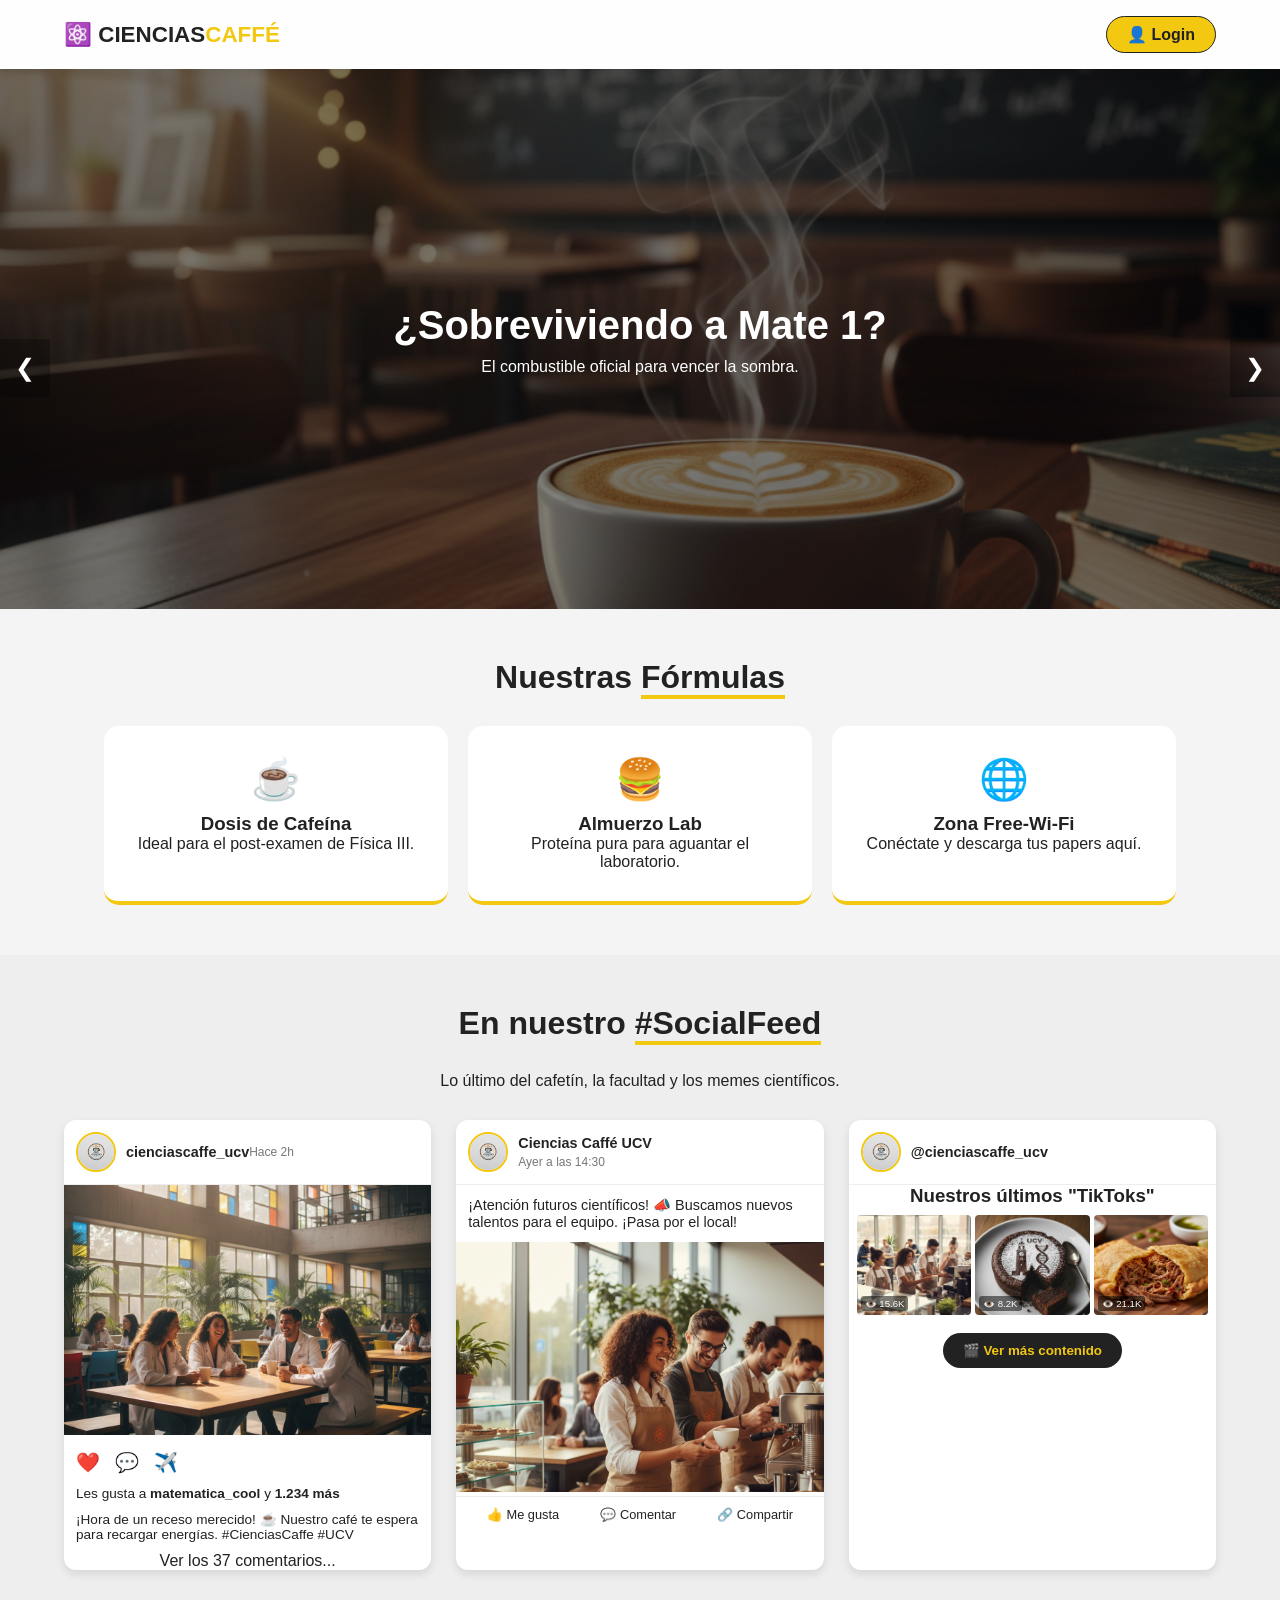
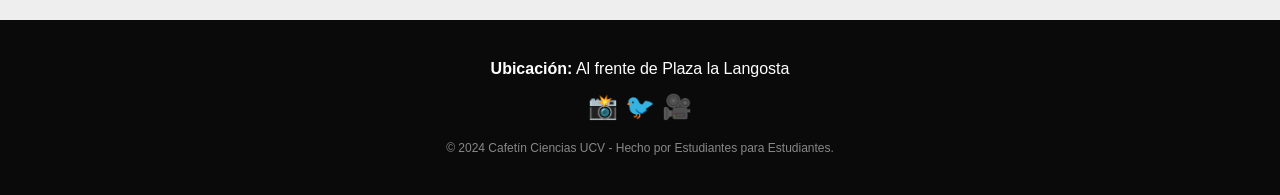
==== index.html @ 5c9265ec "primer commit" ====
<!DOCTYPE html>
<html lang="es">
<head>
    <meta charset="UTF-8">
    <meta name="viewport" content="width=device-width, initial-scale=1.0">
    <title>Ciencias Caffé | UCV</title>
    <link rel="stylesheet" href="css/estilos_extranet.css">
</head>
<body>

    <nav class="navbar">
        <div class="logo">
            <span class="logo-icon">⚛️</span> CIENCIAS<span>CAFFÉ</span>
        </div>
        <a href="login.html" style="text-decoration: none" id="btnLogin" class="btn-staff">
            <span class="btn-icon">👤</span> Login
        </a>
    </nav>

    <section class="carousel-container">
        <div class="carousel-slide active">
            <img src="img/cafe_pizarra.png" alt="Café 1">
            <div class="carousel-caption">
                <h1>¿Sobreviviendo a Mate 1?</h1>
                <p>El combustible oficial para vencer la sombra.</p>
            </div>
        </div>
        <div class="carousel-slide">
            <img src="img/empanada.png" alt="Comida">
            <div class="carousel-caption">
                <h1>Empanadas Nivel "Magna"</h1>
                <p>Las más operadas de toda la facultad.</p>
            </div>
        </div>
        
        <button class="prev" onclick="moveSlide(-1)">&#10094;</button>
        <button class="next" onclick="moveSlide(1)">&#10095;</button>
    </section>

    <main class="content">
        <h2 class="section-title">Nuestras <span>Fórmulas</span></h2>
        <div class="grid-menu">
            <div class="card">
                <div class="card-icon">☕</div>
                <h3>Dosis de Cafeína</h3>
                <p>Ideal para el post-examen de Física III.</p>
            </div>
            <div class="card">
                <div class="card-icon">🍔</div>
                <h3>Almuerzo Lab</h3>
                <p>Proteína pura para aguantar el laboratorio.</p>
            </div>
            <div class="card">
                <div class="card-icon">🌐</div>
                <h3>Zona Free-Wi-Fi</h3>
                <p>Conéctate y descarga tus papers aquí.</p>
            </div>
        </div>
    </main>

    <section class="social-feed-section">
        <h2 class="section-title">En nuestro <span class="highlight">#SocialFeed</span></h2>
        <p class="section-subtitle">Lo último del cafetín, la facultad y los memes científicos.</p>

        <div class="social-grid">
            <div class="social-card instagram-style">
                <div class="card-header">
                    <img src="img/logo_redes.png" alt="CienciasCaffe" class="profile-pic">
                    <span class="username">cienciascaffe_ucv</span>
                    <span class="timestamp">Hace 2h</span>
                </div>
                <img src="img/post_ig.png" alt="Post de Instagram" class="post-image">
                <div class="card-actions">
                    <span class="action-emoji">❤️</span>
                    <span class="action-emoji">💬</span>
                    <span class="action-emoji">✈️</span>
                </div>
                <div class="likes">Les gusta a <strong>matematica_cool</strong> y <strong>1.234 más</strong></div>
                <p class="caption">¡Hora de un receso merecido! ☕ Nuestro café te espera para recargar energías. #CienciasCaffe #UCV</p>
                <span class="view-comments">Ver los 37 comentarios...</span>
            </div>

            <div class="social-card facebook-style">
                <div class="card-header">
                    <img src="img/logo_redes.png" alt="CienciasCaffe" class="profile-pic">
                    <div>
                        <span class="username">Ciencias Caffé UCV</span><br>
                        <span class="timestamp">Ayer a las 14:30</span>
                    </div>
                </div>
                <p class="post-text">
                    ¡Atención futuros científicos! 📣 Buscamos nuevos talentos para el equipo. ¡Pasa por el local!
                </p>
                <img src="img/post_fb.png" alt="Post de Facebook" class="post-image">
                <div class="card-actions-fb">
                    <span>👍 Me gusta</span>
                    <span>💬 Comentar</span>
                    <span>🔗 Compartir</span>
                </div>
            </div>

            <div class="social-card tiktok-style">
                <div class="card-header">
                    <img src="img/logo_redes.png" alt="CienciasCaffe" class="profile-pic">
                    <span class="username">@cienciascaffe_ucv</span>
                </div>
                <h3 class="tiktok-title">Nuestros últimos "TikToks"</h3>
                <div class="tiktok-grid">
                    <div class="tiktok-item">
                        <img src="img/post_tk1.png" alt="TikTok 1">
                        <span class="tiktok-views">👁️ 15.6K</span>
                    </div>
                    <div class="tiktok-item">
                        <img src="img/post_tk2.png" alt="TikTok 2">
                        <span class="tiktok-views">👁️ 8.2K</span>
                    </div>
                    <div class="tiktok-item">
                        <img src="img/post_tk3.png" alt="TikTok 3">
                        <span class="tiktok-views">👁️ 21.1K</span>
                    </div>
                </div>
                <button class="tiktok-button">🎬 Ver más contenido</button>
            </div>
        </div>
    </section>

    <footer class="main-footer">
        <div class="footer-info">
            <p><strong>Ubicación:</strong> Al frente de Plaza la Langosta</p>
            <div class="socials">
                <span>📸</span>
                <span>🐦</span>
                <span>🎥</span>
            </div>
        </div>
        <p class="copy">© 2024 Cafetín Ciencias UCV - Hecho por Estudiantes para Estudiantes.</p>
    </footer>

    <script src="js/funcionalidades.js"></script>
</body>
</html>
---- css/estilos_extranet.css ----
/* --- VARIABLES DE IDENTIDAD --- */
:root {
    --primary: #f2c811;
    --secondary: #222222;
    --dark: #0a0a0a;
    --light: #ffffff;
    --bg-light: #f4f4f4;
    --glass: rgba(255, 255, 255, 0.9);
}

/* --- RESET NATIVO --- */
* {
    margin: 0;
    padding: 0;
    box-sizing: border-box;
    /* Fuente del sistema: Sin librerías externas */
    font-family: -apple-system, BlinkMacSystemFont, "Segoe UI", Roboto, Arial, sans-serif;
}

body {
    background-color: var(--bg-light);
    color: var(--secondary);
}

/* --- NAVBAR --- */
.navbar {
    display: flex;
    justify-content: space-between;
    align-items: center;
    padding: 1rem 5%;
    background: var(--glass);
    position: sticky;
    top: 0;
    z-index: 1000;
    box-shadow: 0 2px 10px rgba(0,0,0,0.1);
}

.logo { font-size: 1.4rem; font-weight: 800; }
.logo span { color: var(--primary); }

.btn-staff {
    background: var(--primary);
    color: var(--secondary);
    border: 1px solid var(--secondary);
    padding: 8px 20px;
    border-radius: 20px;
    font-weight: bold;
    cursor: pointer;
    transition: 0.3s;
}

.btn-staff:hover { background: var(--secondary); color: var(--primary); }

/* --- CARRUSEL --- */
.carousel-container {
    position: relative;
    height: 60vh;
    overflow: hidden;
    background: #000;
}

.carousel-slide {
    position: absolute;
    width: 100%; height: 100%;
    opacity: 0;
    transition: opacity 0.8s ease;
}

.carousel-slide.active { opacity: 1; }

.carousel-slide img {
    width: 100%; height: 100%;
    object-fit: cover;
    filter: brightness(50%);
}

.carousel-caption {
    position: absolute;
    top: 50%; left: 50%;
    transform: translate(-50%, -50%);
    text-align: center;
    color: white;
}

.carousel-caption h1 { font-size: 2.5rem; margin-bottom: 10px; }

.prev, .next {
    position: absolute;
    top: 50%;
    background: rgba(0,0,0,0.3);
    color: white;
    border: none;
    padding: 15px;
    cursor: pointer;
    font-size: 1.5rem;
    z-index: 10;
}
.next { right: 0; }

/* --- CONTENIDO --- */
.content { padding: 50px 5%; max-width: 1200px; margin: 0 auto; }
.section-title { text-align: center; margin-bottom: 30px; font-size: 2rem; }
.section-title span { border-bottom: 4px solid var(--primary); }

.grid-menu {
    display: grid;
    grid-template-columns: repeat(auto-fit, minmax(250px, 1fr));
    gap: 20px;
}

.card {
    background: white;
    padding: 30px;
    border-radius: 15px;
    text-align: center;
    border-bottom: 4px solid var(--primary);
    transition: 0.3s;
}

.card:hover { transform: translateY(-5px); }
.card-icon { font-size: 2.5rem; margin-bottom: 10px; }

/* --- SOCIAL FEED --- */
.social-feed-section { padding: 50px 5%; background: #eee; text-align: center; }

.social-grid {
    display: grid;
    grid-template-columns: repeat(auto-fit, minmax(300px, 1fr));
    gap: 25px;
    margin-top: 30px;
}

.social-card { background: white; border-radius: 12px; overflow: hidden; box-shadow: 0 4px 10px rgba(0,0,0,0.1); }
.card-header { display: flex; align-items: center; padding: 12px; border-bottom: 1px solid #eee; text-align: left; }
.profile-pic { width: 40px; height: 40px; border-radius: 50%; margin-right: 10px; border: 2px solid var(--primary); }
.username { font-weight: bold; font-size: 0.9rem; }
.timestamp { font-size: 0.75rem; color: #777; }

.post-image { width: 100%; height: 250px; object-fit: cover; }

.card-actions { display: flex; gap: 15px; padding: 12px; font-size: 1.2rem; }
.action-emoji { cursor: pointer; }

.likes, .caption { padding: 0 12px 10px; text-align: left; font-size: 0.85rem; }
.post-text { padding: 12px; text-align: left; font-size: 0.9rem; }

.card-actions-fb { display: flex; justify-content: space-around; padding: 10px; border-top: 1px solid #eee; font-size: 0.8rem; }

.tiktok-grid { display: grid; grid-template-columns: 1fr 1fr 1fr; gap: 4px; padding: 8px; }
.tiktok-item { position: relative; height: 100px; }
.tiktok-item img { width: 100%; height: 100%; object-fit: cover; border-radius: 4px; }
.tiktok-views { position: absolute; bottom: 4px; left: 4px; color: white; font-size: 0.6rem; background: rgba(0,0,0,0.5); padding: 2px 4px; border-radius: 3px; }

.tiktok-button { background: var(--secondary); color: var(--primary); border: none; padding: 10px 20px; border-radius: 20px; font-weight: bold; cursor: pointer; margin: 10px 0; }

/* --- FOOTER --- */
.main-footer { background: var(--dark); color: white; padding: 40px 5%; text-align: center; }
.socials { font-size: 1.5rem; margin: 15px 0; }
.copy { font-size: 0.75rem; color: #888; margin-top: 20px; }

/* --- RESPONSIVIDAD --- */
@media (max-width: 600px) {
    .carousel-caption h1 { font-size: 1.8rem; }
    .social-grid { grid-template-columns: 1fr; }
}
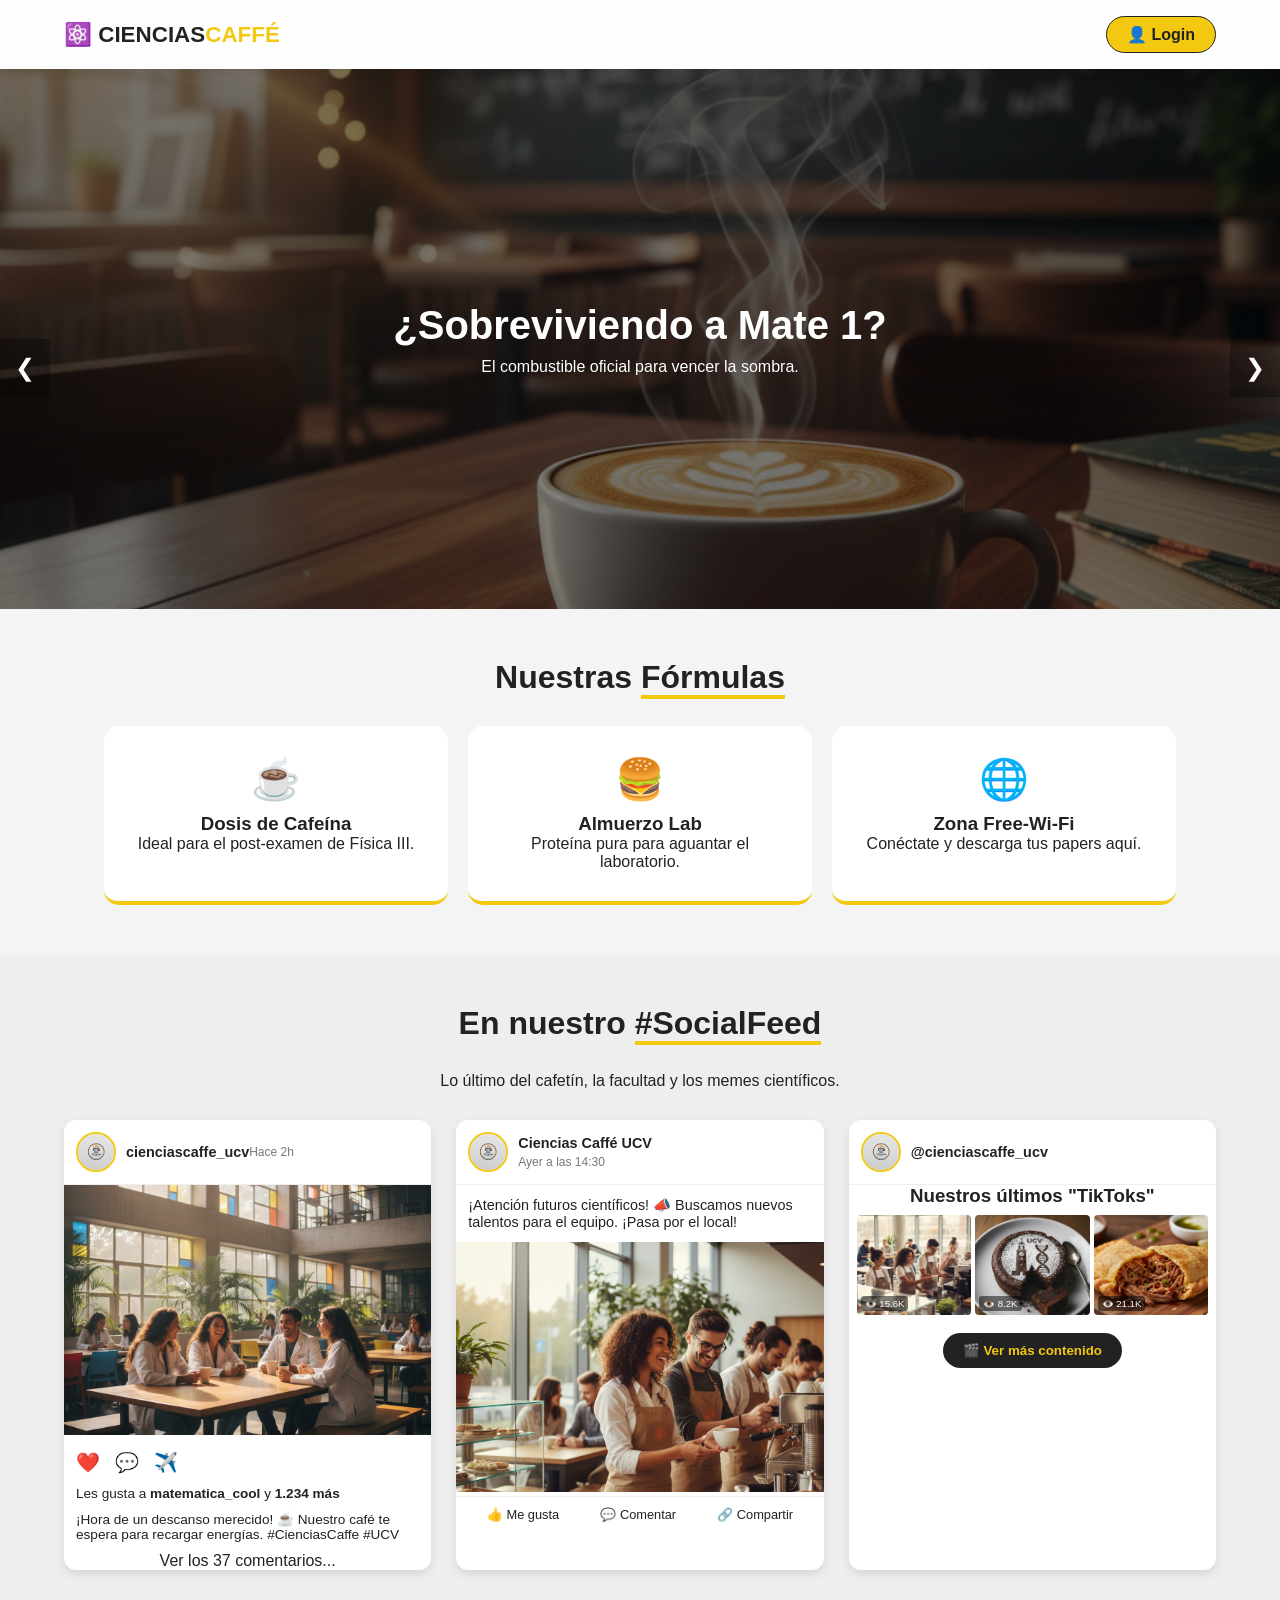
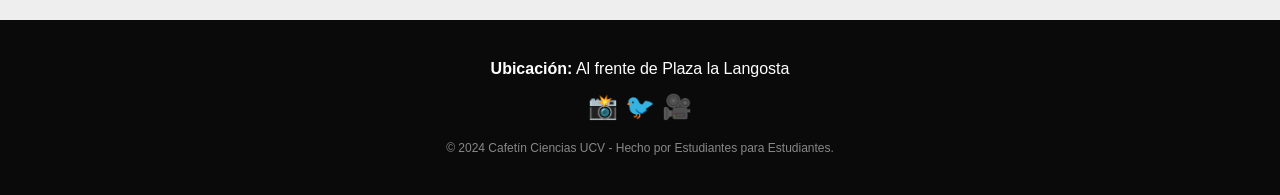
==== commit aba426af: "cambios de diseños generales leves" ====
--- a/index.html
+++ b/index.html
@@ -12,122 +12,122 @@
         <div class="logo">
             <span class="logo-icon">⚛️</span> CIENCIAS<span>CAFFÉ</span>
         </div>
-        <a href="login.html" style="text-decoration: none" id="btnLogin" class="btn-staff">
-            <span class="btn-icon">👤</span> Login
+        <a href="login.html" style="text-decoration: none" id="btnLogin" class="boton_login">
+            👤 Login
         </a>
     </nav>
 
-    <section class="carousel-container">
-        <div class="carousel-slide active">
+    <section class="contenedor_carrusel">
+        <div class="desliz_carrusel activo">
             <img src="img/cafe_pizarra.png" alt="Café 1">
-            <div class="carousel-caption">
+            <div class="carrusel_comentarios">
                 <h1>¿Sobreviviendo a Mate 1?</h1>
                 <p>El combustible oficial para vencer la sombra.</p>
             </div>
         </div>
-        <div class="carousel-slide">
+        <div class="desliz_carrusel">
             <img src="img/empanada.png" alt="Comida">
-            <div class="carousel-caption">
+            <div class="carrusel_comentarios">
                 <h1>Empanadas Nivel "Magna"</h1>
                 <p>Las más operadas de toda la facultad.</p>
             </div>
         </div>
         
-        <button class="prev" onclick="moveSlide(-1)">&#10094;</button>
-        <button class="next" onclick="moveSlide(1)">&#10095;</button>
+        <button class="previo" onclick="mueveDesliz(-1)">&#10094;</button>
+        <button class="proximo" onclick="mueveDesliz(1)">&#10095;</button>
     </section>
 
-    <main class="content">
-        <h2 class="section-title">Nuestras <span>Fórmulas</span></h2>
-        <div class="grid-menu">
-            <div class="card">
-                <div class="card-icon">☕</div>
+    <main class="contenido">
+        <h2 class="titulo_seccion">Nuestras <span>Fórmulas</span></h2>
+        <div class="rejilla-menu">
+            <div class="tarjeta">
+                <div class="tarjeta-icono">☕</div>
                 <h3>Dosis de Cafeína</h3>
                 <p>Ideal para el post-examen de Física III.</p>
             </div>
-            <div class="card">
-                <div class="card-icon">🍔</div>
+            <div class="tarjeta">
+                <div class="tarjeta-icono">🍔</div>
                 <h3>Almuerzo Lab</h3>
                 <p>Proteína pura para aguantar el laboratorio.</p>
             </div>
-            <div class="card">
-                <div class="card-icon">🌐</div>
+            <div class="tarjeta">
+                <div class="tarjeta-icono">🌐</div>
                 <h3>Zona Free-Wi-Fi</h3>
                 <p>Conéctate y descarga tus papers aquí.</p>
             </div>
         </div>
     </main>
 
-    <section class="social-feed-section">
-        <h2 class="section-title">En nuestro <span class="highlight">#SocialFeed</span></h2>
-        <p class="section-subtitle">Lo último del cafetín, la facultad y los memes científicos.</p>
+    <section class="seccion_social">
+        <h2 class="titulo_seccion">En nuestro <span>#SocialFeed</span></h2>
+        <p>Lo último del cafetín, la facultad y los memes científicos.</p>
 
-        <div class="social-grid">
-            <div class="social-card instagram-style">
-                <div class="card-header">
-                    <img src="img/logo_redes.png" alt="CienciasCaffe" class="profile-pic">
-                    <span class="username">cienciascaffe_ucv</span>
-                    <span class="timestamp">Hace 2h</span>
+        <div class="rejilla_social">
+            <div class="tarjeta_social">
+                <div class="tarjeta_encabezado">
+                    <img src="img/logo_redes.png" alt="CienciasCaffe" class="foto_perfil">
+                    <span class="usuario">cienciascaffe_ucv</span><br>
+                    <span class="fecha">Hace 2h</span>
                 </div>
-                <img src="img/post_ig.png" alt="Post de Instagram" class="post-image">
-                <div class="card-actions">
-                    <span class="action-emoji">❤️</span>
-                    <span class="action-emoji">💬</span>
-                    <span class="action-emoji">✈️</span>
+                <img src="img/post_ig.png" alt="Post de Instagram" class="post_imagen">
+                <div class="tarjeta_accion">
+                    <span class="emoji_accion">❤️</span>
+                    <span class="emoji_accion">💬</span>
+                    <span class="emoji_accion">✈️</span>
                 </div>
                 <div class="likes">Les gusta a <strong>matematica_cool</strong> y <strong>1.234 más</strong></div>
-                <p class="caption">¡Hora de un receso merecido! ☕ Nuestro café te espera para recargar energías. #CienciasCaffe #UCV</p>
-                <span class="view-comments">Ver los 37 comentarios...</span>
+                <p class="comentarios">¡Hora de un descanso merecido! ☕ Nuestro café te espera para recargar energías. #CienciasCaffe #UCV</p>
+                <span>Ver los 37 comentarios...</span>
             </div>
 
-            <div class="social-card facebook-style">
-                <div class="card-header">
-                    <img src="img/logo_redes.png" alt="CienciasCaffe" class="profile-pic">
+            <div class="tarjeta_social">
+                <div class="tarjeta_encabezado">
+                    <img src="img/logo_redes.png" alt="CienciasCaffe" class="foto_perfil">
                     <div>
-                        <span class="username">Ciencias Caffé UCV</span><br>
-                        <span class="timestamp">Ayer a las 14:30</span>
+                        <span class="usuario">Ciencias Caffé UCV</span><br>
+                        <span class="fecha">Ayer a las 14:30</span>
                     </div>
                 </div>
-                <p class="post-text">
+                <p class="post_texto">
                     ¡Atención futuros científicos! 📣 Buscamos nuevos talentos para el equipo. ¡Pasa por el local!
                 </p>
-                <img src="img/post_fb.png" alt="Post de Facebook" class="post-image">
-                <div class="card-actions-fb">
+                <img src="img/post_fb.png" alt="Post de Facebook" class="post_imagen">
+                <div class="tarjeta_accion_fb">
                     <span>👍 Me gusta</span>
                     <span>💬 Comentar</span>
                     <span>🔗 Compartir</span>
                 </div>
             </div>
 
-            <div class="social-card tiktok-style">
-                <div class="card-header">
-                    <img src="img/logo_redes.png" alt="CienciasCaffe" class="profile-pic">
-                    <span class="username">@cienciascaffe_ucv</span>
+            <div class="tarjeta_social">
+                <div class="tarjeta_encabezado">
+                    <img src="img/logo_redes.png" alt="CienciasCaffe" class="foto_perfil">
+                    <span class="usuario">@cienciascaffe_ucv</span>
                 </div>
-                <h3 class="tiktok-title">Nuestros últimos "TikToks"</h3>
-                <div class="tiktok-grid">
-                    <div class="tiktok-item">
+                <h3>Nuestros últimos "TikToks"</h3>
+                <div class="tiktok_rejilla">
+                    <div class="tiktok_post">
                         <img src="img/post_tk1.png" alt="TikTok 1">
-                        <span class="tiktok-views">👁️ 15.6K</span>
+                        <span class="tiktok_vistas">👁️ 15.6K</span>
                     </div>
-                    <div class="tiktok-item">
+                    <div class="tiktok_post">
                         <img src="img/post_tk2.png" alt="TikTok 2">
-                        <span class="tiktok-views">👁️ 8.2K</span>
+                        <span class="tiktok_vistas">👁️ 8.2K</span>
                     </div>
-                    <div class="tiktok-item">
+                    <div class="tiktok_post">
                         <img src="img/post_tk3.png" alt="TikTok 3">
-                        <span class="tiktok-views">👁️ 21.1K</span>
+                        <span class="tiktok_vistas">👁️ 21.1K</span>
                     </div>
                 </div>
-                <button class="tiktok-button">🎬 Ver más contenido</button>
+                <button class="tiktok_boton">🎬 Ver más contenido</button>
             </div>
         </div>
     </section>
 
-    <footer class="main-footer">
-        <div class="footer-info">
+    <footer class="main_footer">
+        <div>
             <p><strong>Ubicación:</strong> Al frente de Plaza la Langosta</p>
-            <div class="socials">
+            <div class="sociales">
                 <span>📸</span>
                 <span>🐦</span>
                 <span>🎥</span>
--- a/css/estilos_extranet.css
+++ b/css/estilos_extranet.css
@@ -1,4 +1,3 @@
-/* --- VARIABLES DE IDENTIDAD --- */
 :root {
     --primary: #f2c811;
     --secondary: #222222;
@@ -8,12 +7,10 @@
     --glass: rgba(255, 255, 255, 0.9);
 }
 
-/* --- RESET NATIVO --- */
 * {
     margin: 0;
     padding: 0;
     box-sizing: border-box;
-    /* Fuente del sistema: Sin librerías externas */
     font-family: -apple-system, BlinkMacSystemFont, "Segoe UI", Roboto, Arial, sans-serif;
 }
 
@@ -22,8 +19,8 @@
     color: var(--secondary);
 }
 
-/* --- NAVBAR --- */
-.navbar {
+
+.navbar{
     display: flex;
     justify-content: space-between;
     align-items: center;
@@ -35,10 +32,16 @@
     box-shadow: 0 2px 10px rgba(0,0,0,0.1);
 }
 
-.logo { font-size: 1.4rem; font-weight: 800; }
-.logo span { color: var(--primary); }
-
-.btn-staff {
+.logo{ 
+    font-size: 1.4rem; 
+    font-weight: 800; 
+}
+
+.logo span{ 
+    color: var(--primary); 
+}
+
+.boton_login {
     background: var(--primary);
     color: var(--secondary);
     border: 1px solid var(--secondary);
@@ -46,35 +49,40 @@
     border-radius: 20px;
     font-weight: bold;
     cursor: pointer;
-    transition: 0.3s;
-}
-
-.btn-staff:hover { background: var(--secondary); color: var(--primary); }
-
-/* --- CARRUSEL --- */
-.carousel-container {
+    transition: 0.5s;
+}
+
+.boton_login:hover{ 
+    background: var(--secondary); 
+    color: var(--primary); 
+}
+
+
+.contenedor_carrusel{
     position: relative;
     height: 60vh;
     overflow: hidden;
     background: #000;
 }
 
-.carousel-slide {
+.desliz_carrusel{
     position: absolute;
     width: 100%; height: 100%;
     opacity: 0;
     transition: opacity 0.8s ease;
 }
 
-.carousel-slide.active { opacity: 1; }
-
-.carousel-slide img {
+.desliz_carrusel.activo{
+    opacity: 1; 
+}
+
+.desliz_carrusel img{
     width: 100%; height: 100%;
     object-fit: cover;
     filter: brightness(50%);
 }
 
-.carousel-caption {
+.carrusel_comentarios{
     position: absolute;
     top: 50%; left: 50%;
     transform: translate(-50%, -50%);
@@ -82,9 +90,12 @@
     color: white;
 }
 
-.carousel-caption h1 { font-size: 2.5rem; margin-bottom: 10px; }
-
-.prev, .next {
+.carrusel_comentarios h1{ 
+    font-size: 2.5rem; 
+    margin-bottom: 10px; 
+}
+
+.previo, .proximo{
     position: absolute;
     top: 50%;
     background: rgba(0,0,0,0.3);
@@ -95,20 +106,33 @@
     font-size: 1.5rem;
     z-index: 10;
 }
-.next { right: 0; }
-
-/* --- CONTENIDO --- */
-.content { padding: 50px 5%; max-width: 1200px; margin: 0 auto; }
-.section-title { text-align: center; margin-bottom: 30px; font-size: 2rem; }
-.section-title span { border-bottom: 4px solid var(--primary); }
-
-.grid-menu {
+.proximo{ 
+    right: 0; 
+}
+
+.contenido{ 
+    padding: 50px 5%; 
+    max-width: 1200px; 
+    margin: 0 auto; 
+}
+
+.titulo_seccion{ 
+    text-align: center; 
+    margin-bottom: 30px; 
+    font-size: 2rem; 
+}
+
+.titulo_seccion span{ 
+    border-bottom: 4px solid var(--primary); 
+}
+
+.rejilla-menu{
     display: grid;
     grid-template-columns: repeat(auto-fit, minmax(250px, 1fr));
     gap: 20px;
 }
 
-.card {
+.tarjeta{
     background: white;
     padding: 30px;
     border-radius: 15px;
@@ -117,49 +141,156 @@
     transition: 0.3s;
 }
 
-.card:hover { transform: translateY(-5px); }
-.card-icon { font-size: 2.5rem; margin-bottom: 10px; }
-
-/* --- SOCIAL FEED --- */
-.social-feed-section { padding: 50px 5%; background: #eee; text-align: center; }
-
-.social-grid {
+.tarjeta:hover{
+ transform: translateY(-5px); 
+}
+
+.tarjeta-icono{ 
+    font-size: 2.5rem; margin-bottom: 10px; 
+}
+
+.seccion_social{ 
+    padding: 50px 5%; background: #eee; text-align: center; 
+}
+
+.rejilla_social{
     display: grid;
     grid-template-columns: repeat(auto-fit, minmax(300px, 1fr));
     gap: 25px;
     margin-top: 30px;
 }
 
-.social-card { background: white; border-radius: 12px; overflow: hidden; box-shadow: 0 4px 10px rgba(0,0,0,0.1); }
-.card-header { display: flex; align-items: center; padding: 12px; border-bottom: 1px solid #eee; text-align: left; }
-.profile-pic { width: 40px; height: 40px; border-radius: 50%; margin-right: 10px; border: 2px solid var(--primary); }
-.username { font-weight: bold; font-size: 0.9rem; }
-.timestamp { font-size: 0.75rem; color: #777; }
-
-.post-image { width: 100%; height: 250px; object-fit: cover; }
-
-.card-actions { display: flex; gap: 15px; padding: 12px; font-size: 1.2rem; }
-.action-emoji { cursor: pointer; }
-
-.likes, .caption { padding: 0 12px 10px; text-align: left; font-size: 0.85rem; }
-.post-text { padding: 12px; text-align: left; font-size: 0.9rem; }
-
-.card-actions-fb { display: flex; justify-content: space-around; padding: 10px; border-top: 1px solid #eee; font-size: 0.8rem; }
-
-.tiktok-grid { display: grid; grid-template-columns: 1fr 1fr 1fr; gap: 4px; padding: 8px; }
-.tiktok-item { position: relative; height: 100px; }
-.tiktok-item img { width: 100%; height: 100%; object-fit: cover; border-radius: 4px; }
-.tiktok-views { position: absolute; bottom: 4px; left: 4px; color: white; font-size: 0.6rem; background: rgba(0,0,0,0.5); padding: 2px 4px; border-radius: 3px; }
-
-.tiktok-button { background: var(--secondary); color: var(--primary); border: none; padding: 10px 20px; border-radius: 20px; font-weight: bold; cursor: pointer; margin: 10px 0; }
-
-/* --- FOOTER --- */
-.main-footer { background: var(--dark); color: white; padding: 40px 5%; text-align: center; }
-.socials { font-size: 1.5rem; margin: 15px 0; }
-.copy { font-size: 0.75rem; color: #888; margin-top: 20px; }
-
-/* --- RESPONSIVIDAD --- */
-@media (max-width: 600px) {
-    .carousel-caption h1 { font-size: 1.8rem; }
-    .social-grid { grid-template-columns: 1fr; }
+.tarjeta_social{ 
+    background: white; border-radius: 12px; 
+    overflow: hidden; box-shadow: 0 4px 10px rgba(0,0,0,0.1); 
+}
+
+.tarjeta_encabezado{ 
+    display: flex; 
+    align-items: center; 
+    padding: 12px; border-bottom: 1px solid #eee; 
+    text-align: left; 
+}
+
+.foto_perfil{ 
+    width: 40px; 
+    height: 40px;
+    border-radius: 50%; 
+    margin-right: 10px; 
+    border: 2px solid var(--primary); 
+}
+
+.usuario{ 
+    font-weight: bold; 
+    font-size: 0.9rem; 
+}
+
+.fecha{ 
+    font-size: 0.75rem; 
+    color: #777; 
+}
+
+.post_imagen{ 
+    width: 100%; 
+    height: 250px; 
+    object-fit: cover; 
+}
+
+.tarjeta_accion{ 
+    display: flex; 
+    gap: 15px; 
+    padding: 12px; 
+    font-size: 1.2rem; 
+}
+
+.emoji_accion{
+    cursor: pointer; 
+}
+
+.likes, .comentarios{
+    padding: 0 12px 10px; 
+    text-align: left;
+    font-size: 0.85rem; 
+}
+
+.post_texto{ 
+    padding: 12px; 
+    text-align: left; 
+    font-size: 0.9rem; 
+}
+
+.tarjeta_accion_fb{ 
+    display: flex; 
+    justify-content: space-around; 
+    padding: 10px; 
+    border-top: 1px solid #eee; 
+    font-size: 0.8rem; 
+}
+
+.tiktok_rejilla{ 
+    display: grid; 
+    grid-template-columns: 1fr 1fr 1fr; 
+    gap: 4px; 
+    padding: 8px; 
+}
+
+.tiktok_post { 
+    position: relative; 
+    height: 100px; 
+}
+
+.tiktok_post img{ 
+    width: 100%; 
+    height: 100%; 
+    object-fit: cover; 
+    border-radius: 4px; 
+}
+
+.tiktok_vistas{ 
+    position: absolute; 
+    bottom: 4px; 
+    left: 4px; 
+    color: white; 
+    font-size: 0.6rem; 
+    background: rgba(0,0,0,0.5); 
+    padding: 2px 4px; 
+    border-radius: 3px; 
+}
+
+.tiktok_boton{ 
+    background: var(--secondary); 
+    color: var(--primary); 
+    border: none; 
+    padding: 10px 20px; 
+    border-radius: 20px; 
+    font-weight: bold; 
+    cursor: pointer; 
+    margin: 10px 0; 
+}
+
+.main_footer{ 
+    background: var(--dark); 
+    color: white; 
+    padding: 40px 5%; 
+    text-align: center; 
+}
+
+.sociales{ 
+    font-size: 1.5rem; 
+    margin: 15px 0; 
+}
+
+.copy{ 
+    font-size: 0.75rem; 
+    color: #888; 
+    margin-top: 20px; 
+}
+
+@media (max-width: 600px){
+    .carrusel_comentarios h1{ 
+        font-size: 1.8rem; 
+    }
+    .rejilla_social{ 
+        grid-template-columns: 1fr; 
+    }
 }
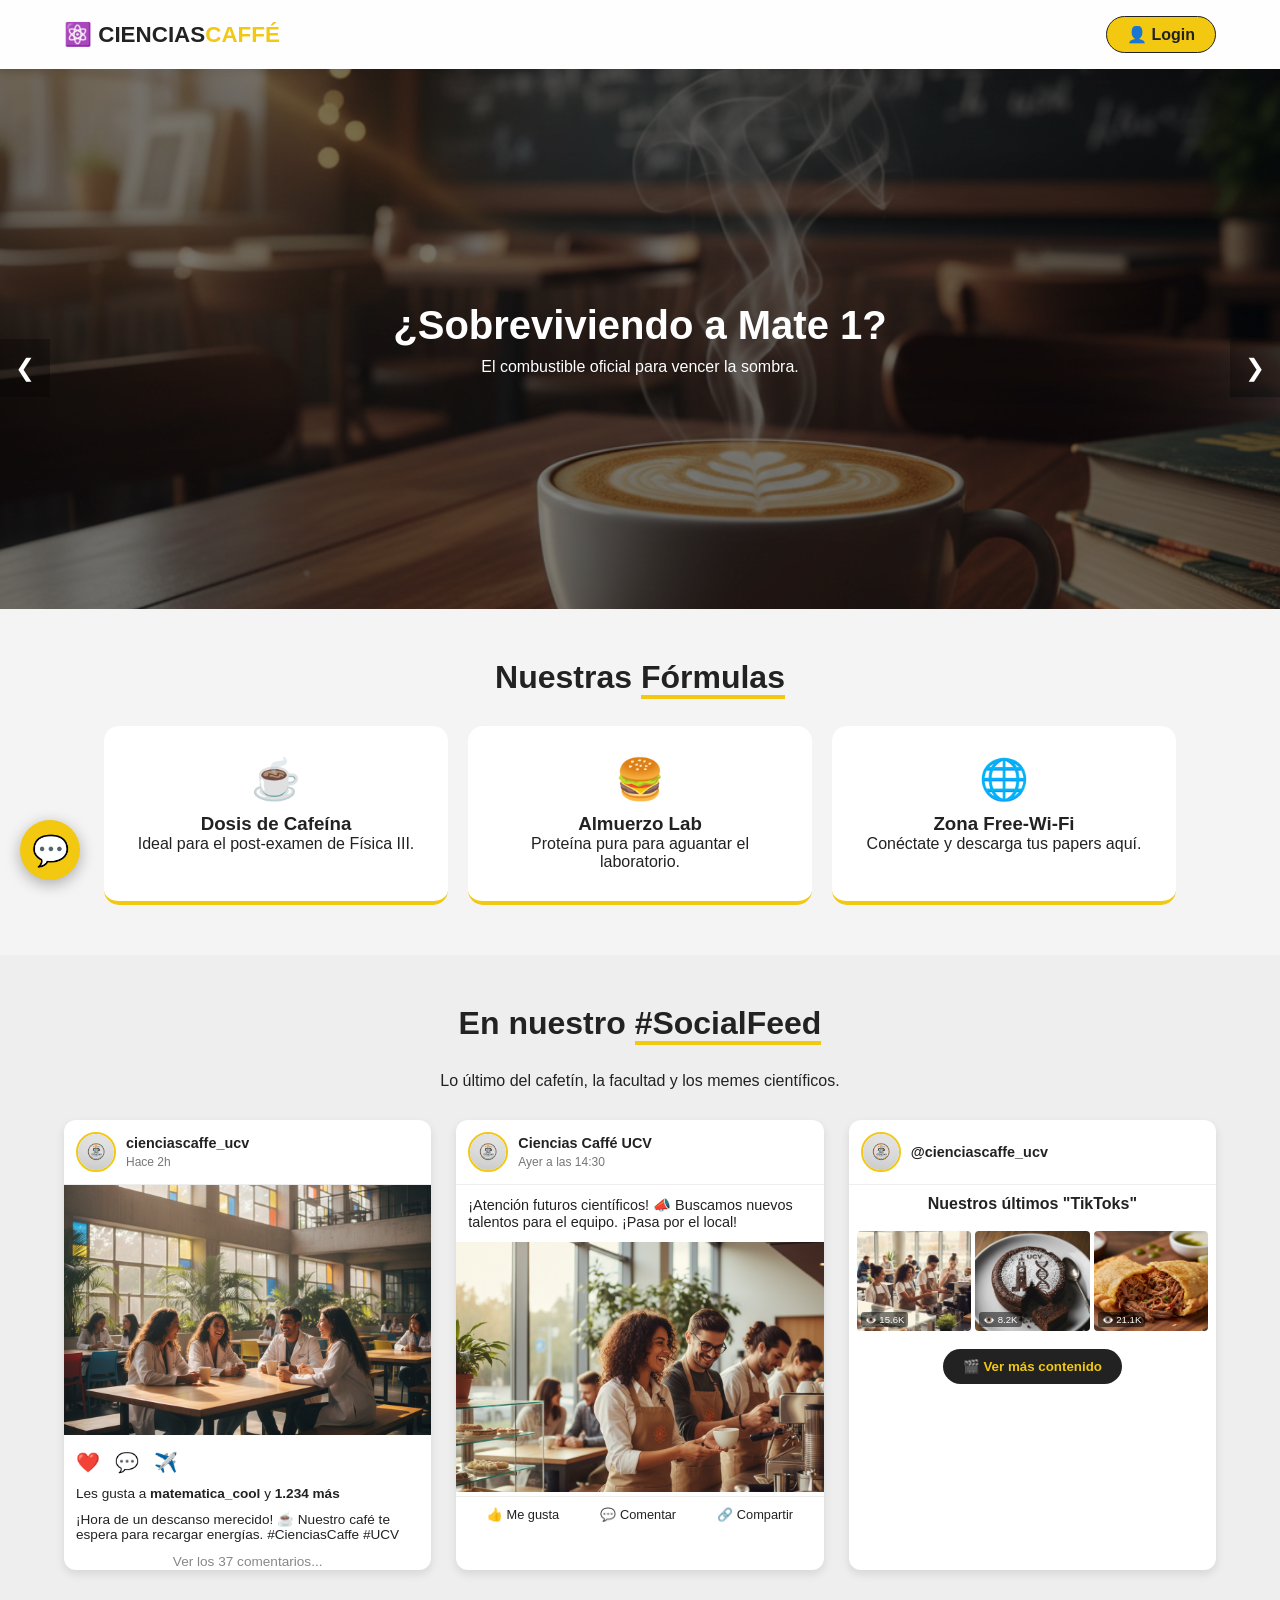
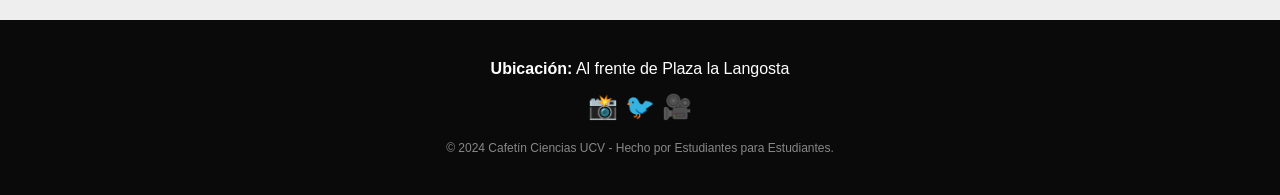
==== commit b19495ab: "chat bot" ====
--- a/index.html
+++ b/index.html
@@ -19,7 +19,7 @@
 
     <section class="contenedor_carrusel">
         <div class="desliz_carrusel activo">
-            <img src="img/cafe_pizarra.png" alt="Café 1">
+            <img src="img/cafe.png" alt="Café 1">
             <div class="carrusel_comentarios">
                 <h1>¿Sobreviviendo a Mate 1?</h1>
                 <p>El combustible oficial para vencer la sombra.</p>
@@ -66,8 +66,10 @@
             <div class="tarjeta_social">
                 <div class="tarjeta_encabezado">
                     <img src="img/logo_redes.png" alt="CienciasCaffe" class="foto_perfil">
-                    <span class="usuario">cienciascaffe_ucv</span><br>
-                    <span class="fecha">Hace 2h</span>
+                    <div>
+                        <span class="usuario">cienciascaffe_ucv</span><br>
+                        <span class="fecha">Hace 2h</span>
+                    </div>
                 </div>
                 <img src="img/post_ig.png" alt="Post de Instagram" class="post_imagen">
                 <div class="tarjeta_accion">
@@ -77,7 +79,7 @@
                 </div>
                 <div class="likes">Les gusta a <strong>matematica_cool</strong> y <strong>1.234 más</strong></div>
                 <p class="comentarios">¡Hora de un descanso merecido! ☕ Nuestro café te espera para recargar energías. #CienciasCaffe #UCV</p>
-                <span>Ver los 37 comentarios...</span>
+                <span class="comentarios" style="color: #888; cursor: pointer;">Ver los 37 comentarios...</span>
             </div>
 
             <div class="tarjeta_social">
@@ -88,9 +90,7 @@
                         <span class="fecha">Ayer a las 14:30</span>
                     </div>
                 </div>
-                <p class="post_texto">
-                    ¡Atención futuros científicos! 📣 Buscamos nuevos talentos para el equipo. ¡Pasa por el local!
-                </p>
+                <p class="post_texto">¡Atención futuros científicos! 📣 Buscamos nuevos talentos para el equipo. ¡Pasa por el local!</p>
                 <img src="img/post_fb.png" alt="Post de Facebook" class="post_imagen">
                 <div class="tarjeta_accion_fb">
                     <span>👍 Me gusta</span>
@@ -104,7 +104,7 @@
                     <img src="img/logo_redes.png" alt="CienciasCaffe" class="foto_perfil">
                     <span class="usuario">@cienciascaffe_ucv</span>
                 </div>
-                <h3>Nuestros últimos "TikToks"</h3>
+                <h3 style="padding: 10px; font-size: 1rem;">Nuestros últimos "TikToks"</h3>
                 <div class="tiktok_rejilla">
                     <div class="tiktok_post">
                         <img src="img/post_tk1.png" alt="TikTok 1">
@@ -128,14 +128,28 @@
         <div>
             <p><strong>Ubicación:</strong> Al frente de Plaza la Langosta</p>
             <div class="sociales">
-                <span>📸</span>
-                <span>🐦</span>
-                <span>🎥</span>
+                <span>📸</span> <span>🐦</span> <span>🎥</span>
             </div>
         </div>
         <p class="copy">© 2024 Cafetín Ciencias UCV - Hecho por Estudiantes para Estudiantes.</p>
     </footer>
 
+    <div id="btn-chat-flotante" onclick="toggleChat()">💬</div>
+
+    <div id="ventana-chat" class="chat-oculto">
+        <div class="chat-header">
+            <span>👨🏻‍🍳 Asistente Virtual</span>
+            <button onclick="toggleChat()">×</button>
+        </div>
+        <div id="cuerpo-chat" class="chat-body">
+            <p class="msg-bot">¡Hola! Soy el asistente virutal. ¿tiene alguna duda sobre el cafetin? puedes preguntarme la direccion, las tazas que aceptamos, y horarios.</p>
+        </div>
+        <div class="chat-footer">
+            <input type="text" id="input-chat" placeholder="Escribe..." onkeypress="checkEnter(event)">
+            <button onclick="enviarMensaje()">🚀</button>
+        </div>
+    </div>
+
     <script src="js/funcionalidades.js"></script>
 </body>
 </html>
--- a/css/estilos_extranet.css
+++ b/css/estilos_extranet.css
@@ -1,3 +1,4 @@
+/* --- TU CSS ORIGINAL (SIN CAMBIOS) --- */
 :root {
     --primary: #f2c811;
     --secondary: #222222;
@@ -7,290 +8,85 @@
     --glass: rgba(255, 255, 255, 0.9);
 }
 
-* {
-    margin: 0;
-    padding: 0;
-    box-sizing: border-box;
-    font-family: -apple-system, BlinkMacSystemFont, "Segoe UI", Roboto, Arial, sans-serif;
+* { margin: 0; padding: 0; box-sizing: border-box; font-family: -apple-system, BlinkMacSystemFont, "Segoe UI", Roboto, Arial, sans-serif; }
+body { background-color: var(--bg-light); color: var(--secondary); }
+
+.navbar { display: flex; justify-content: space-between; align-items: center; padding: 1rem 5%; background: var(--glass); position: sticky; top: 0; z-index: 1000; box-shadow: 0 2px 10px rgba(0,0,0,0.1); }
+.logo { font-size: 1.4rem; font-weight: 800; }
+.logo span { color: var(--primary); }
+.boton_login { background: var(--primary); color: var(--secondary); border: 1px solid var(--secondary); padding: 8px 20px; border-radius: 20px; font-weight: bold; cursor: pointer; transition: 0.5s; }
+.boton_login:hover { background: var(--secondary); color: var(--primary); }
+
+.contenedor_carrusel { position: relative; height: 60vh; overflow: hidden; background: #000; }
+.desliz_carrusel { position: absolute; width: 100%; height: 100%; opacity: 0; transition: opacity 0.8s ease; }
+.desliz_carrusel.activo { opacity: 1; }
+.desliz_carrusel img { width: 100%; height: 100%; object-fit: cover; filter: brightness(50%); }
+.carrusel_comentarios { position: absolute; top: 50%; left: 50%; transform: translate(-50%, -50%); text-align: center; color: white; }
+.carrusel_comentarios h1 { font-size: 2.5rem; margin-bottom: 10px; }
+
+.previo, .proximo { position: absolute; top: 50%; background: rgba(0,0,0,0.3); color: white; border: none; padding: 15px; cursor: pointer; font-size: 1.5rem; z-index: 10; }
+.proximo { right: 0; }
+
+.contenido { padding: 50px 5%; max-width: 1200px; margin: 0 auto; }
+.titulo_seccion { text-align: center; margin-bottom: 30px; font-size: 2rem; }
+.titulo_seccion span { border-bottom: 4px solid var(--primary); }
+
+.rejilla-menu { display: grid; grid-template-columns: repeat(auto-fit, minmax(250px, 1fr)); gap: 20px; }
+.tarjeta { background: white; padding: 30px; border-radius: 15px; text-align: center; border-bottom: 4px solid var(--primary); transition: 0.3s; }
+.tarjeta:hover { transform: translateY(-5px); }
+.tarjeta-icono { font-size: 2.5rem; margin-bottom: 10px; }
+
+.seccion_social { padding: 50px 5%; background: #eee; text-align: center; }
+.rejilla_social { display: grid; grid-template-columns: repeat(auto-fit, minmax(300px, 1fr)); gap: 25px; margin-top: 30px; }
+.tarjeta_social { background: white; border-radius: 12px; overflow: hidden; box-shadow: 0 4px 10px rgba(0,0,0,0.1); }
+.tarjeta_encabezado { display: flex; align-items: center; padding: 12px; border-bottom: 1px solid #eee; text-align: left; }
+.foto_perfil { width: 40px; height: 40px; border-radius: 50%; margin-right: 10px; border: 2px solid var(--primary); }
+.usuario { font-weight: bold; font-size: 0.9rem; }
+.fecha { font-size: 0.75rem; color: #777; }
+
+.post_imagen { width: 100%; height: 250px; object-fit: cover; }
+.tarjeta_accion { display: flex; gap: 15px; padding: 12px; font-size: 1.2rem; }
+.emoji_accion { cursor: pointer; }
+.likes, .comentarios { padding: 0 12px 10px; text-align: left; font-size: 0.85rem; }
+.post_texto { padding: 12px; text-align: left; font-size: 0.9rem; }
+.tarjeta_accion_fb { display: flex; justify-content: space-around; padding: 10px; border-top: 1px solid #eee; font-size: 0.8rem; }
+
+.tiktok_rejilla { display: grid; grid-template-columns: 1fr 1fr 1fr; gap: 4px; padding: 8px; }
+.tiktok_post { position: relative; height: 100px; }
+.tiktok_post img { width: 100%; height: 100%; object-fit: cover; border-radius: 4px; }
+.tiktok_vistas { position: absolute; bottom: 4px; left: 4px; color: white; font-size: 0.6rem; background: rgba(0,0,0,0.5); padding: 2px 4px; border-radius: 3px; }
+.tiktok_boton { background: var(--secondary); color: var(--primary); border: none; padding: 10px 20px; border-radius: 20px; font-weight: bold; cursor: pointer; margin: 10px 0; }
+
+.main_footer { background: var(--dark); color: white; padding: 40px 5%; text-align: center; }
+.sociales { font-size: 1.5rem; margin: 15px 0; }
+.copy { font-size: 0.75rem; color: #888; margin-top: 20px; }
+
+@media (max-width: 600px) {
+    .carrusel_comentarios h1 { font-size: 1.8rem; }
+    .rejilla_social { grid-template-columns: 1fr; }
 }
 
-body {
-    background-color: var(--bg-light);
-    color: var(--secondary);
+/* --- NUEVOS ESTILOS PARA EL CHAT --- */
+#btn-chat-flotante {
+    position: fixed; bottom: 20px; left: 20px;
+    width: 60px; height: 60px; background: var(--primary);
+    border-radius: 50%; display: flex; justify-content: center; align-items: center;
+    font-size: 30px; cursor: pointer; box-shadow: 0 4px 15px rgba(0,0,0,0.3); z-index: 2000;
 }
 
-
-.navbar{
-    display: flex;
-    justify-content: space-between;
-    align-items: center;
-    padding: 1rem 5%;
-    background: var(--glass);
-    position: sticky;
-    top: 0;
-    z-index: 1000;
-    box-shadow: 0 2px 10px rgba(0,0,0,0.1);
+#ventana-chat {
+    position: fixed; bottom: 90px; left: 20px;
+    width: 300px; height: 400px; background: white;
+    border-radius: 15px; box-shadow: 0 5px 25px rgba(0,0,0,0.2);
+    display: flex; flex-direction: column; z-index: 2000; overflow: hidden;
 }
 
-.logo{ 
-    font-size: 1.4rem; 
-    font-weight: 800; 
-}
-
-.logo span{ 
-    color: var(--primary); 
-}
-
-.boton_login {
-    background: var(--primary);
-    color: var(--secondary);
-    border: 1px solid var(--secondary);
-    padding: 8px 20px;
-    border-radius: 20px;
-    font-weight: bold;
-    cursor: pointer;
-    transition: 0.5s;
-}
-
-.boton_login:hover{ 
-    background: var(--secondary); 
-    color: var(--primary); 
-}
-
-
-.contenedor_carrusel{
-    position: relative;
-    height: 60vh;
-    overflow: hidden;
-    background: #000;
-}
-
-.desliz_carrusel{
-    position: absolute;
-    width: 100%; height: 100%;
-    opacity: 0;
-    transition: opacity 0.8s ease;
-}
-
-.desliz_carrusel.activo{
-    opacity: 1; 
-}
-
-.desliz_carrusel img{
-    width: 100%; height: 100%;
-    object-fit: cover;
-    filter: brightness(50%);
-}
-
-.carrusel_comentarios{
-    position: absolute;
-    top: 50%; left: 50%;
-    transform: translate(-50%, -50%);
-    text-align: center;
-    color: white;
-}
-
-.carrusel_comentarios h1{ 
-    font-size: 2.5rem; 
-    margin-bottom: 10px; 
-}
-
-.previo, .proximo{
-    position: absolute;
-    top: 50%;
-    background: rgba(0,0,0,0.3);
-    color: white;
-    border: none;
-    padding: 15px;
-    cursor: pointer;
-    font-size: 1.5rem;
-    z-index: 10;
-}
-.proximo{ 
-    right: 0; 
-}
-
-.contenido{ 
-    padding: 50px 5%; 
-    max-width: 1200px; 
-    margin: 0 auto; 
-}
-
-.titulo_seccion{ 
-    text-align: center; 
-    margin-bottom: 30px; 
-    font-size: 2rem; 
-}
-
-.titulo_seccion span{ 
-    border-bottom: 4px solid var(--primary); 
-}
-
-.rejilla-menu{
-    display: grid;
-    grid-template-columns: repeat(auto-fit, minmax(250px, 1fr));
-    gap: 20px;
-}
-
-.tarjeta{
-    background: white;
-    padding: 30px;
-    border-radius: 15px;
-    text-align: center;
-    border-bottom: 4px solid var(--primary);
-    transition: 0.3s;
-}
-
-.tarjeta:hover{
- transform: translateY(-5px); 
-}
-
-.tarjeta-icono{ 
-    font-size: 2.5rem; margin-bottom: 10px; 
-}
-
-.seccion_social{ 
-    padding: 50px 5%; background: #eee; text-align: center; 
-}
-
-.rejilla_social{
-    display: grid;
-    grid-template-columns: repeat(auto-fit, minmax(300px, 1fr));
-    gap: 25px;
-    margin-top: 30px;
-}
-
-.tarjeta_social{ 
-    background: white; border-radius: 12px; 
-    overflow: hidden; box-shadow: 0 4px 10px rgba(0,0,0,0.1); 
-}
-
-.tarjeta_encabezado{ 
-    display: flex; 
-    align-items: center; 
-    padding: 12px; border-bottom: 1px solid #eee; 
-    text-align: left; 
-}
-
-.foto_perfil{ 
-    width: 40px; 
-    height: 40px;
-    border-radius: 50%; 
-    margin-right: 10px; 
-    border: 2px solid var(--primary); 
-}
-
-.usuario{ 
-    font-weight: bold; 
-    font-size: 0.9rem; 
-}
-
-.fecha{ 
-    font-size: 0.75rem; 
-    color: #777; 
-}
-
-.post_imagen{ 
-    width: 100%; 
-    height: 250px; 
-    object-fit: cover; 
-}
-
-.tarjeta_accion{ 
-    display: flex; 
-    gap: 15px; 
-    padding: 12px; 
-    font-size: 1.2rem; 
-}
-
-.emoji_accion{
-    cursor: pointer; 
-}
-
-.likes, .comentarios{
-    padding: 0 12px 10px; 
-    text-align: left;
-    font-size: 0.85rem; 
-}
-
-.post_texto{ 
-    padding: 12px; 
-    text-align: left; 
-    font-size: 0.9rem; 
-}
-
-.tarjeta_accion_fb{ 
-    display: flex; 
-    justify-content: space-around; 
-    padding: 10px; 
-    border-top: 1px solid #eee; 
-    font-size: 0.8rem; 
-}
-
-.tiktok_rejilla{ 
-    display: grid; 
-    grid-template-columns: 1fr 1fr 1fr; 
-    gap: 4px; 
-    padding: 8px; 
-}
-
-.tiktok_post { 
-    position: relative; 
-    height: 100px; 
-}
-
-.tiktok_post img{ 
-    width: 100%; 
-    height: 100%; 
-    object-fit: cover; 
-    border-radius: 4px; 
-}
-
-.tiktok_vistas{ 
-    position: absolute; 
-    bottom: 4px; 
-    left: 4px; 
-    color: white; 
-    font-size: 0.6rem; 
-    background: rgba(0,0,0,0.5); 
-    padding: 2px 4px; 
-    border-radius: 3px; 
-}
-
-.tiktok_boton{ 
-    background: var(--secondary); 
-    color: var(--primary); 
-    border: none; 
-    padding: 10px 20px; 
-    border-radius: 20px; 
-    font-weight: bold; 
-    cursor: pointer; 
-    margin: 10px 0; 
-}
-
-.main_footer{ 
-    background: var(--dark); 
-    color: white; 
-    padding: 40px 5%; 
-    text-align: center; 
-}
-
-.sociales{ 
-    font-size: 1.5rem; 
-    margin: 15px 0; 
-}
-
-.copy{ 
-    font-size: 0.75rem; 
-    color: #888; 
-    margin-top: 20px; 
-}
-
-@media (max-width: 600px){
-    .carrusel_comentarios h1{ 
-        font-size: 1.8rem; 
-    }
-    .rejilla_social{ 
-        grid-template-columns: 1fr; 
-    }
-}+.chat-oculto { display: none !important; }
+.chat-header { background: var(--secondary); color: var(--primary); padding: 12px; display: flex; justify-content: space-between; }
+.chat-header button { background: none; border: none; color: white; cursor: pointer; font-size: 1.2rem; }
+.chat-body { flex: 1; padding: 15px; overflow-y: auto; display: flex; flex-direction: column; gap: 10px; background: #fefefe; }
+.msg-bot { background: #eee; align-self: flex-start; padding: 8px; border-radius: 10px; font-size: 0.8rem; max-width: 85%; }
+.msg-user { background: var(--primary); align-self: flex-end; padding: 8px; border-radius: 10px; font-size: 0.8rem; max-width: 85%; }
+.chat-footer { padding: 10px; display: flex; gap: 5px; border-top: 1px solid #eee; }
+#input-chat { flex: 1; padding: 8px; border: 1px solid #ddd; border-radius: 5px; outline: none; }
+.chat-footer button { background: var(--secondary); color: var(--primary); border: none; padding: 5px 10px; border-radius: 5px; cursor: pointer; }
